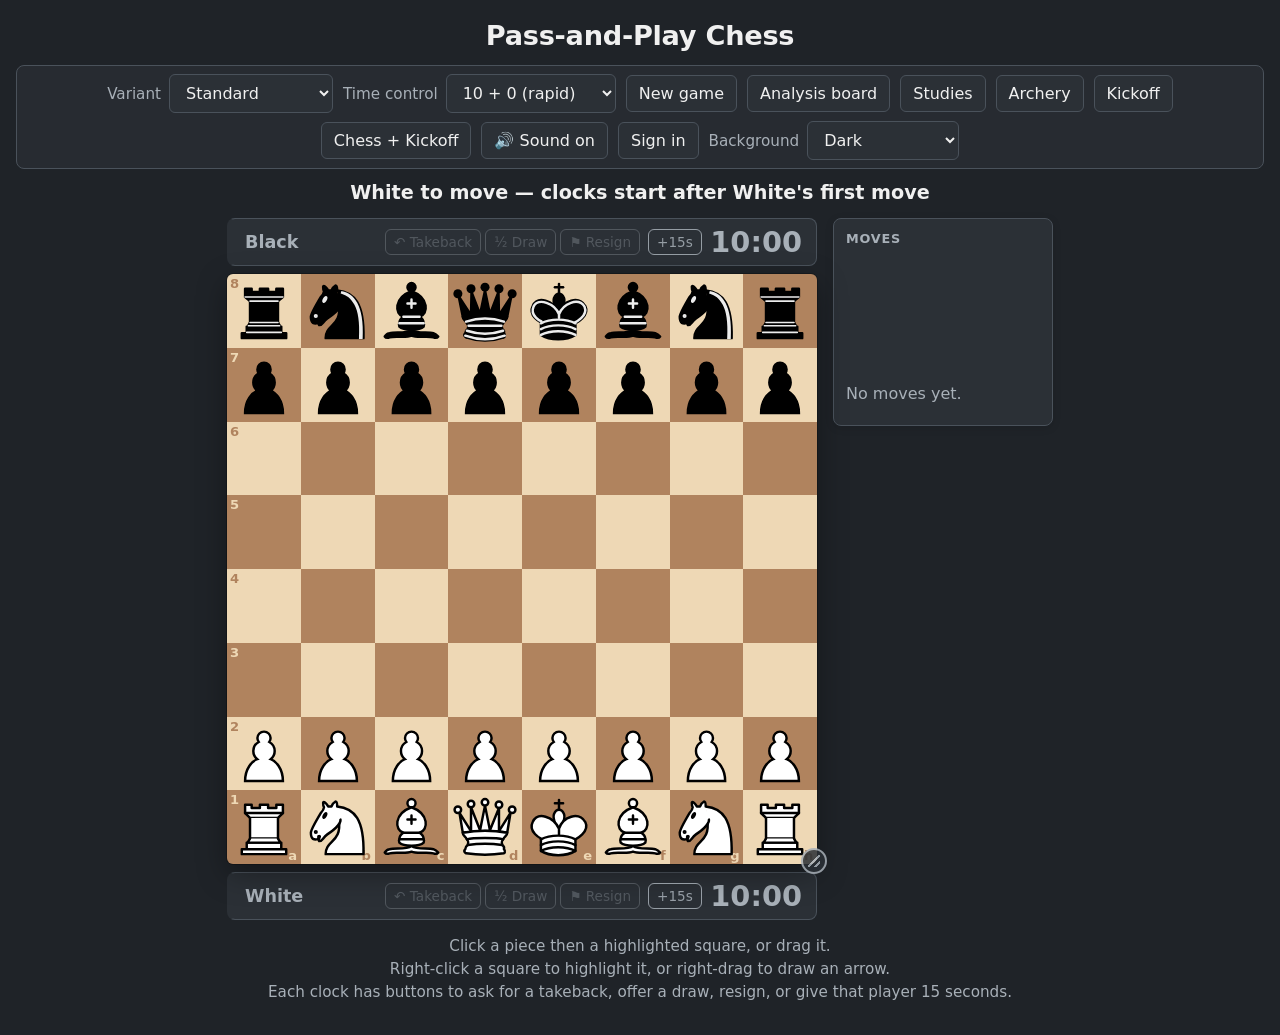
==== index.html @ fec94df6 "Deploy site" ====
<!doctype html>
<html lang="en">
  <head>
    <meta charset="UTF-8" />
    <meta name="viewport" content="width=device-width, initial-scale=1.0" />
    <title>Pass-and-Play Chess</title>
    <script type="module" crossorigin src="./assets/main-BADScEhb.js"></script>
    <link rel="modulepreload" crossorigin href="./assets/theme-DQ2Mpp4d.js">
    <link rel="modulepreload" crossorigin href="./assets/game-CaDkfNOc.js">
    <link rel="modulepreload" crossorigin href="./assets/savedGames-CXj-LawO.js">
    <link rel="modulepreload" crossorigin href="./assets/board-D9v6p5gX.js">
    <link rel="modulepreload" crossorigin href="./assets/moveList-DzFQlob5.js">
    <link rel="modulepreload" crossorigin href="./assets/clock-DeI-TrBw.js">
    <link rel="modulepreload" crossorigin href="./assets/prompt-BEpEtU9b.js">
    <link rel="modulepreload" crossorigin href="./assets/sounds-DctLc8dp.js">
    <link rel="stylesheet" crossorigin href="./assets/theme-BSuA8G8H.css">
  </head>
  <body>
    <main class="app">
      <h1>Pass-and-Play Chess</h1>
      <p id="variant-rules" class="variant-rules" hidden></p>
      <div class="controls">
        <label>
          Variant
          <select id="variant"></select>
        </label>
        <label>
          Time control
          <select id="time-control"></select>
        </label>
        <button id="new-game" type="button">New game</button>
        <a id="analysis-link" class="button-link" href="analysis.html" target="_blank" rel="noopener"
          title="Opens in a new tab, so this game keeps going">Analysis board</a>
        <a class="button-link" href="study.html" target="_blank" rel="noopener"
          title="Opens in a new tab, so this game keeps going">Studies</a>
        <a class="button-link" href="archery.html" title="A mini-game: shoot the pawns storming your back rank">Archery</a>
        <a class="button-link" href="soccer.html" title="A two-player mini-game: flick chess pieces to score goals">Kickoff</a>
        <a class="button-link" href="chess-kickoff.html" title="Each turn: a chess move, then a flick at the ball, on one clock">Chess + Kickoff</a>
        <button id="sound-toggle" type="button" aria-pressed="true" title="Turn move sounds on or off">Sound on</button>
        <a id="account-link" class="button-link" href="account.html">Sign in</a>
        <label>
          Background
          <select id="background-mode">
            <option value="dark">Dark</option>
            <option value="light">Light</option>
            <option value="custom">Custom color</option>
            <option value="image">Image</option>
          </select>
        </label>
      </div>
      <div id="custom-time-options" class="options-panel" hidden>
        <div class="custom-time-fields">
          <label>
            Minutes each
            <input id="custom-minutes" type="number" min="0.5" max="180" step="0.5" value="7" inputmode="decimal" />
          </label>
          <label>
            Increment (seconds)
            <input id="custom-increment" type="number" min="0" max="60" step="1" value="3" inputmode="numeric" />
          </label>
        </div>
        <p id="custom-time-message" class="panel-message error" aria-live="polite"></p>
      </div>
      <div id="custom-color-options" class="options-panel" hidden>
        <label class="slider-row">
          <span>Red</span>
          <input id="custom-r" type="range" min="0" max="255" />
          <output for="custom-r"></output>
        </label>
        <label class="slider-row">
          <span>Green</span>
          <input id="custom-g" type="range" min="0" max="255" />
          <output for="custom-g"></output>
        </label>
        <label class="slider-row">
          <span>Blue</span>
          <input id="custom-b" type="range" min="0" max="255" />
          <output for="custom-b"></output>
        </label>
      </div>
      <div id="image-options" class="options-panel" hidden>
        <label class="file-button">
          Choose image…
          <input id="background-image" type="file" accept="image/*" />
        </label>
        <p id="image-message" class="panel-message" aria-live="polite"></p>
      </div>
      <p id="status" class="status" aria-live="polite"></p>
      <p id="variant-status" class="variant-status" hidden></p>
      <div class="game-layout">
        <div class="play-area">
          <div id="clock-b" class="clock" aria-label="Black's clock">
            <span class="clock-name">Black</span>
            <div class="player-actions" role="group" aria-label="Black's options">
              <button type="button" data-action="takeback" data-color="b" title="Black: ask to take back your last move">
                ↶<span class="action-text"> Takeback</span>
              </button>
              <button type="button" data-action="draw" data-color="b" title="Black: offer a draw">
                ½<span class="action-text"> Draw</span>
              </button>
              <button type="button" data-action="resign" data-color="b" title="Black: resign">
                ⚑<span class="action-text"> Resign</span>
              </button>
            </div>
            <button type="button" class="add-time" data-action="add-time" data-color="b" title="Give Black 15 more seconds">
              +15s
            </button>
            <span class="clock-time"></span>
          </div>
          <div id="pocket-b" class="pocket" role="group" aria-label="Black's hand" hidden></div>
          <div id="board-container" class="board-container"></div>
          <div id="pocket-w" class="pocket" role="group" aria-label="White's hand" hidden></div>
          <div id="clock-w" class="clock" aria-label="White's clock">
            <span class="clock-name">White</span>
            <div class="player-actions" role="group" aria-label="White's options">
              <button type="button" data-action="takeback" data-color="w" title="White: ask to take back your last move">
                ↶<span class="action-text"> Takeback</span>
              </button>
              <button type="button" data-action="draw" data-color="w" title="White: offer a draw">
                ½<span class="action-text"> Draw</span>
              </button>
              <button type="button" data-action="resign" data-color="w" title="White: resign">
                ⚑<span class="action-text"> Resign</span>
              </button>
            </div>
            <button type="button" class="add-time" data-action="add-time" data-color="w" title="Give White 15 more seconds">
              +15s
            </button>
            <span class="clock-time"></span>
          </div>
        </div>
        <aside class="panel game-moves" aria-label="Moves">
          <h2>Moves</h2>
          <ol id="move-list" class="move-list"></ol>
          <p id="move-list-empty" class="empty-message">No moves yet.</p>
        </aside>
      </div>
      <p class="hint">
        Click a piece then a highlighted square, or drag it.<br />
        Right-click a square to highlight it, or right-drag to draw an arrow.<br />
        Each clock has buttons to ask for a takeback, offer a draw, resign, or give that player 15 seconds.
      </p>
    </main>
  </body>
</html>
---- assets/theme-BSuA8G8H.css ----
:root{--page-bg:#1f2328;--panel-bg:#2b3036;--border:#4a525b;--text:#f0f0f0;--muted:#a8b0b8;--accent:#6fbf4a;--active-clock-bg:#f0f0f0;--active-clock-text:#111;--light-square:#eed8b5;--dark-square:#b0835e;--selected:#ffd60a8c;--last-move:#ffd60a4d;--target-mark:#141e1459;--check:#dc2828bf;--annotation:#15781bbf;--annotation-square:#eb40348c;--low-time:#e5484d;--hover-bg:color-mix(in srgb, var(--panel-bg) 85%, var(--text));--radius:8px;--shadow:0 10px 30px #00000059;--board-size:min(92vw, calc(100vh - 310px), 600px);color:var(--text);font-family:system-ui,-apple-system,Segoe UI,sans-serif}:root[data-theme=light]{--page-bg:#eef0f3;--panel-bg:#fff;--border:#c4cad1;--text:#1f2328;--muted:#57606a;--accent:#2f7d1e;--active-clock-bg:#1f2328;--active-clock-text:#fff;--hover-bg:#f3f5f7;--shadow:0 10px 30px #1f23282e}body{background-color:var(--page-bg);background-image:var(--page-image,none);background-position:50%;background-size:cover;background-attachment:fixed;min-height:100vh;margin:0}.has-image h1,.has-image .status,.has-image .hint,.has-image .controls label,.has-image .panel-message{text-shadow:0 1px 3px #000000e6,0 0 8px #000000b3}.app{flex-direction:column;align-items:center;padding:16px;display:flex}h1{letter-spacing:-.01em;margin:4px 0 14px;font-size:1.7rem;font-weight:800}.controls{border-radius:var(--radius);background:color-mix(in srgb, var(--panel-bg) 70%, transparent);border:1px solid var(--border);flex-wrap:wrap;justify-content:center;align-items:center;gap:8px 10px;padding:8px 12px;display:flex}.controls label{color:var(--muted);align-items:center;gap:8px;font-size:.95rem;display:flex}.has-image .controls{-webkit-backdrop-filter:blur(8px);backdrop-filter:blur(8px)}.has-image .controls label{color:var(--text)}select,button{font:inherit;border:1px solid var(--border);background:var(--panel-bg);color:var(--text);cursor:pointer;border-radius:6px;padding:8px 12px;font-size:1rem;transition:background-color .15s,border-color .15s,transform .1s}button:hover,select:hover{border-color:var(--muted);background-color:var(--hover-bg)}button:active:not(:disabled),.button-link:active{transform:translateY(1px)}button:focus-visible,select:focus-visible,.button-link:focus-visible,input:focus-visible,textarea:focus-visible{outline:2px solid var(--accent);outline-offset:2px}*{scrollbar-width:thin;scrollbar-color:var(--border) transparent}.options-panel{background:var(--panel-bg);border:1px solid var(--border);border-radius:8px;flex-direction:column;align-items:center;gap:6px;margin-top:12px;padding:10px 16px;display:flex}.options-panel[hidden]{display:none}.slider-row{grid-template-columns:3.5em minmax(120px,240px) 2.5em;align-items:center;gap:10px;display:grid}.slider-row input{width:100%;accent-color:var(--accent)}.slider-row output{text-align:right;font-variant-numeric:tabular-nums}.file-button{border:1px solid var(--border);background:var(--page-bg);cursor:pointer;border-radius:6px;padding:8px 14px}.file-button:focus-within{outline:3px solid var(--accent)}.file-button input{opacity:0;width:1px;height:1px;position:absolute}.panel-message{color:var(--text);margin:0;font-size:.95rem}.panel-message.error{color:var(--low-time);font-weight:600}.custom-time-fields{flex-wrap:wrap;justify-content:center;gap:16px;display:flex}.custom-time-fields label{align-items:center;gap:8px;display:flex}input[type=number]{width:5em;font:inherit;border:1px solid var(--border);background:var(--page-bg);color:var(--text);border-radius:6px;padding:6px 8px;font-size:1rem}.panel-message:empty{display:none}.status{text-align:center;min-height:1.5em;margin:12px 0 8px;font-size:1.2rem;font-weight:600}.status.game-over{color:var(--accent)}.hint{color:var(--muted);text-align:center;font-size:.95rem;line-height:1.5}.play-area{width:var(--board-size);flex-direction:column;gap:8px;display:flex}.clock{border-radius:var(--radius);border:1px solid var(--border);background:var(--panel-bg);color:var(--muted);border-left:4px solid #0000;justify-content:space-between;align-items:center;padding:6px 14px;font-size:1.1rem;transition:background-color .2s,color .2s,box-shadow .2s;display:flex}.clock-name{font-weight:600}.clock-time{font-variant-numeric:tabular-nums;font-size:1.8rem;font-weight:700}.clock.active{background:var(--active-clock-bg);color:var(--active-clock-text);border-left-color:var(--accent);box-shadow:0 0 0 1px var(--accent), 0 4px 16px color-mix(in srgb, var(--accent) 35%, transparent)}.clock.low .clock-time{color:var(--low-time)}.clock.active.low .clock-time{animation:1s ease-in-out infinite low-time-pulse}@keyframes low-time-pulse{50%{opacity:.55}}.board-container{width:var(--board-size);height:var(--board-size);position:relative}.board{width:100%;height:100%;box-shadow:0 0 0 1px #00000040, var(--shadow);touch-action:none;-webkit-user-select:none;user-select:none;border-radius:6px;grid-template-rows:repeat(8,1fr);grid-template-columns:repeat(8,1fr);display:grid;overflow:hidden}.square{cursor:pointer;justify-content:center;align-items:center;display:flex;position:relative}.square.light{background-color:var(--light-square)}.square.dark{background-color:var(--dark-square)}.square.last-move{box-shadow:inset 0 0 0 100vmax var(--last-move)}.square.selected{box-shadow:inset 0 0 0 100vmax var(--selected)}.square.in-check{background-image:radial-gradient(circle, var(--check) 0%, transparent 75%)}.square.move-target:after,.square.capture-target:after{content:"";border-radius:50%;position:absolute}.square.move-target:after{background:var(--target-mark);width:30%;height:30%}@media (hover:hover){.square.move-target:hover,.square.capture-target:hover{box-shadow:inset 0 0 0 100vmax #141e1426}}.square.capture-target:after{border:calc(var(--board-size) / 80) solid var(--target-mark);inset:4%}.piece{z-index:1;pointer-events:none;width:100%;height:100%}.piece.dragging{opacity:.3}.drag-ghost{z-index:10;position:fixed;transform:translate(-50%,-50%)}.coordinate{font-size:calc(var(--board-size) / 45);pointer-events:none;font-weight:700;position:absolute}.square.light .coordinate{color:var(--dark-square)}.square.dark .coordinate{color:var(--light-square)}.rank-label{top:3%;left:4%}.file-label{bottom:2%;right:5%}.resize-handle{z-index:4;background:var(--panel-bg);border:2px solid var(--muted);cursor:nwse-resize;touch-action:none;opacity:.85;border-radius:50%;width:22px;height:22px;position:absolute;bottom:-10px;right:-10px}.resize-handle:before{content:"";background:linear-gradient(135deg, transparent 45%, var(--muted) 45% 55%, transparent 55%), linear-gradient(135deg, transparent 75%, var(--muted) 75% 85%, transparent 85%);position:absolute;inset:5px}.resize-handle:hover,.resize-handle:focus-visible,.resize-handle.active{opacity:1;border-color:var(--accent);outline:none}.annotations{pointer-events:none;z-index:2;width:100%;height:100%;position:absolute;inset:0}.square-highlight{fill:var(--annotation-square)}.arrow{stroke:var(--annotation);stroke-width:.18px;stroke-linecap:round}.arrow.preview{opacity:.6}.arrowhead{fill:var(--annotation)}.promotion-backdrop{z-index:5;background:#00000080;border-radius:6px;justify-content:center;align-items:center;display:flex;position:absolute;inset:0}.promotion-backdrop[hidden]{display:none}.promotion-panel{background:var(--panel-bg);text-align:center;border-radius:10px;padding:16px;box-shadow:0 8px 24px #00000080}.promotion-panel p{margin:0 0 12px;font-weight:600}.promotion-choices{gap:8px;margin-bottom:12px;display:flex}.promotion-choice{width:calc(var(--board-size) / 7);height:calc(var(--board-size) / 7);background:var(--light-square);padding:4px}.promotion-choice:hover,.promotion-choice:focus-visible{outline:3px solid var(--accent);background:#f7e9c9}.button-link{border:1px solid var(--border);background:var(--panel-bg);color:var(--text);border-radius:6px;padding:8px 12px;font-size:1rem;text-decoration:none;transition:background-color .15s,border-color .15s,transform .1s;display:inline-block}.button-link:hover{border-color:var(--muted);background-color:var(--hover-bg)}button:disabled{opacity:.4;cursor:default}button:disabled:hover{border-color:var(--border)}.engine-arrow{stroke:var(--engine-arrow);stroke-width:.16px;stroke-linecap:round}.engine-arrowhead{fill:var(--engine-arrow)}:root.analysis-root{--engine-arrow:#286edcbf;--eval-white:#f4f4f4;--eval-black:#2a2a2a;--side-panel-width:340px;--chapters-width:260px;--board-size:min(calc(100vw - 72px), calc(100vh - 190px), 640px)}.page-header{flex-wrap:wrap;justify-content:center;align-items:center;gap:12px 20px;display:flex}.page-header h1{margin:0}.analysis-page .status{margin:10px 0}.analysis-layout{flex-direction:column;align-items:center;gap:16px;display:flex}.board-column{gap:8px;display:flex}.eval-bar{width:24px;height:var(--board-size);background:var(--eval-black);border-radius:4px;position:relative;overflow:hidden;box-shadow:0 8px 24px #0006}.eval-bar-white{background:var(--eval-white);height:50%;transition:height .4s;position:absolute;bottom:0;left:0;right:0}.eval-bar.flipped .eval-bar-white{top:0;bottom:auto}.eval-bar.off{opacity:.35}.eval-bar-label{text-align:center;color:var(--eval-white);font-size:.65rem;font-weight:700;position:absolute;top:4px;left:0;right:0}.eval-bar-label.white-side{color:var(--eval-black);top:auto;bottom:4px}.eval-bar.flipped .eval-bar-label{top:auto;bottom:4px}.eval-bar.flipped .eval-bar-label.white-side{top:4px;bottom:auto}.side-panel{width:min(100%, calc(var(--board-size) + 32px));flex-direction:column;gap:12px;display:flex}.panel{border-radius:var(--radius);background:var(--panel-bg);border:1px solid var(--border);padding:12px;box-shadow:0 2px 8px #0000001f}.engine-header{flex-wrap:wrap;align-items:center;gap:8px 12px;display:flex}.line-count{color:var(--muted);align-items:center;gap:6px;font-size:.9rem;display:flex}.line-count button{width:28px;height:28px;padding:0;line-height:1}.line-count button:disabled{opacity:.4;cursor:default}#engine-line-count{text-align:center;font-variant-numeric:tabular-nums;min-width:3.4em}.toggle{cursor:pointer;align-items:center;gap:8px;font-weight:600;display:flex}.toggle input{width:18px;height:18px;accent-color:var(--accent);cursor:pointer}.engine-score{font-variant-numeric:tabular-nums;font-size:1.3rem;font-weight:700}.engine-status{color:var(--muted);margin-left:auto;font-size:.9rem}.engine-lines{flex-direction:column;gap:4px;margin:8px 0 0;padding:0;list-style:none;display:flex}.engine-lines:empty{display:none}.engine-line{background:var(--page-bg);border-radius:6px;align-items:baseline;gap:10px;padding:6px 8px;font-size:.95rem;display:flex}.engine-line.placeholder{background:var(--page-bg);opacity:.5;border-radius:6px;height:1.4em}.line-moves{flex-wrap:wrap;align-items:baseline;gap:2px 4px;min-width:0;display:flex}.pv-number{color:var(--muted)}.pv-move{font-size:inherit;color:inherit;cursor:pointer;background:0 0;border:none;border-radius:4px;padding:1px 4px}.pv-move.in-path,.pv-move:focus-visible{background:var(--accent);color:#fff}.line-score{text-align:center;font-variant-numeric:tabular-nums;border-radius:4px;flex:none;min-width:3.6em;padding:0 4px;font-weight:700}.line-score.white-ahead{background:var(--eval-white);color:var(--eval-black)}.line-score.black-ahead{background:var(--eval-black);color:var(--eval-white)}.move-list{max-height:260px;margin:0 0 10px;padding:0;list-style:none;overflow-y:auto}.move-row{grid-template-columns:3em 1fr 1fr;align-items:center;display:grid}.move-row:nth-child(odd){background:color-mix(in srgb, var(--page-bg) 50%, transparent)}.move-number{color:var(--muted);font-variant-numeric:tabular-nums;padding-left:6px}.move{text-align:left;background:0 0;border:none;border-radius:4px;padding:4px 8px;font-weight:600}.move:hover{background:var(--page-bg)}.move.current{background:var(--accent);color:#fff}.move.empty{color:var(--muted);cursor:default}.empty-message{color:var(--muted);margin:0 0 10px}.empty-message[hidden]{display:none}.nav-buttons{grid-template-columns:repeat(4,1fr) 1.4fr;gap:6px;display:grid}.tools-panel{flex-direction:column;gap:8px;display:flex}.fen-row{align-items:center;gap:8px;font-weight:600;display:flex}.fen-row input,.tools-panel textarea{border:1px solid var(--border);background:var(--page-bg);min-width:0;color:var(--text);border-radius:6px;flex:1;padding:6px 8px;font-family:ui-monospace,Consolas,monospace;font-size:.85rem}.tools-panel textarea{resize:vertical}.load-label{margin-top:4px;font-weight:600}.tool-buttons{flex-wrap:wrap;gap:6px;display:flex}.has-image .page-header h1{text-shadow:0 1px 3px #000000e6,0 0 8px #000000b3}@media (width>=1000px){:root.analysis-root{--board-size:min(calc(100vw - var(--side-panel-width) - 120px), calc(100vh - 170px), 720px)}.analysis-layout{flex-direction:row;align-items:flex-start}.side-panel{width:var(--side-panel-width)}.move-list{max-height:calc(var(--board-size) - 380px);min-height:120px}}.play-area{container-type:inline-size}.clock{gap:8px}.player-actions{gap:4px;margin-left:auto;display:flex}.clock button{color:inherit;opacity:.85;background:0 0;border-color:currentColor;padding:4px 8px;font-size:.85rem}.clock button:hover:not(:disabled){opacity:1;border-color:var(--accent)}.clock button:disabled{opacity:.3}.clock-time{text-align:right;min-width:3.2em}.clock.time-added .clock-time{animation:1s ease-out time-added}@keyframes time-added{0%{color:var(--accent);transform:scale(1.15)}}@container (width<=520px){.action-text{display:none}.clock-name{font-size:.95rem}}.board-prompt{z-index:6;-webkit-backdrop-filter:blur(2px);backdrop-filter:blur(2px);background:#00000080;border-radius:6px;justify-content:center;align-items:center;padding:16px;display:flex;position:absolute;inset:0}.board-prompt-panel{background:var(--panel-bg);border:1px solid var(--border);text-align:center;border-radius:10px;max-width:340px;padding:18px;box-shadow:0 8px 24px #00000080}.board-prompt-panel,.promotion-panel{animation:.15s ease-out pop-in}@keyframes pop-in{0%{opacity:0;transform:scale(.94)}}.board-prompt-panel p{margin:0 0 14px;font-size:1.1rem;font-weight:600;line-height:1.4}.board-prompt-buttons{justify-content:center;gap:10px;display:flex}.board-prompt-buttons button.primary{background:var(--accent);border-color:var(--accent);color:#fff;font-weight:600}.game-layout{flex-direction:column;align-items:center;gap:16px;display:flex}.game-moves{width:min(100%, var(--board-size));box-sizing:border-box}.game-moves h2,.panel-heading{color:var(--muted);letter-spacing:.06em;text-transform:uppercase;font-size:.8rem;font-weight:700}.game-moves h2{margin:0 0 8px}.game-moves .move{cursor:default}.game-moves .move:hover:not(.current){background:0 0}@media (width>=1000px){.game-layout{flex-direction:row;align-items:flex-start}.game-moves{width:220px}.game-moves .move-list{max-height:calc(var(--board-size) + 20px)}}[data-symbol="!!"]{--symbol-color:#1a9e99}[data-symbol=\!]{--symbol-color:#4f9e3a}[data-symbol="!?"]{--symbol-color:#c24fba}[data-symbol="?!"]{--symbol-color:#e0a800;--symbol-text:#1f2328}:root[data-theme=light] .move-symbol[data-symbol="?!"],:root[data-theme=light] .symbol-button[data-symbol="?!"]:not([aria-pressed=true]){--symbol-color:#9a7400}[data-symbol=\?]{--symbol-color:#e5781f}[data-symbol="??"]{--symbol-color:#d63c3c}.study-layout{grid-template-areas:"board""side""chapters";justify-items:center;gap:16px;display:grid}.study-board{grid-area:board}.study-side{grid-area:side}.chapters-panel{width:min(100%, calc(var(--board-size) + 32px));box-sizing:border-box;grid-area:chapters}.panel-heading{margin:14px 0 8px}.annotate-panel .panel-heading{margin-top:0}.study-picker{flex-direction:column;gap:4px;margin-bottom:8px;font-weight:600;display:flex}.study-picker select{width:100%}.chapter-list{flex-direction:column;gap:4px;max-height:300px;margin:0 0 8px;padding:0;list-style:none;display:flex;overflow-y:auto}.chapter-button{text-align:left;background:var(--page-bg);justify-content:space-between;gap:8px;width:100%;display:flex}.chapter-button.current{background:var(--accent);border-color:var(--accent);color:#fff}.chapter-name{white-space:nowrap;text-overflow:ellipsis;font-weight:600;overflow:hidden}.chapter-moves{color:var(--muted);flex:none;font-size:.85rem}.chapter-button.current .chapter-moves{color:inherit;opacity:.85}.name-form{border-top:1px solid var(--border);flex-direction:column;gap:6px;margin-top:12px;padding-top:12px;font-weight:600;display:flex}.chapter-start-fields{flex-direction:column;gap:6px;display:flex}.name-form[hidden],.chapter-start-fields[hidden]{display:none}.name-form input,.name-form textarea,.annotate-panel textarea{font:inherit;border:1px solid var(--border);background:var(--page-bg);color:var(--text);resize:vertical;border-radius:6px;padding:6px 8px;font-weight:400}.name-form button.primary{background:var(--accent);border-color:var(--accent);color:#fff;font-weight:600}.annotate-panel{flex-direction:column;gap:8px;display:flex}.symbol-buttons{grid-template-columns:repeat(6,1fr);gap:6px;display:grid}.symbol-button{color:var(--symbol-color);padding:8px 0;font-weight:800}.symbol-button[aria-pressed=true]{background:var(--symbol-color);border-color:var(--symbol-color);color:var(--symbol-text,#fff)}.comment-label{font-weight:600}.move-symbol{color:var(--symbol-color);margin-left:2px;font-weight:800}.move.current .move-symbol{color:inherit}.move-comment{border-left:3px solid var(--border);color:var(--muted);white-space:pre-wrap;overflow-wrap:anywhere;margin:2px 0 4px 8px;padding:2px 10px;font-size:.92rem}.move-branches{border-left:3px solid var(--border);margin:2px 0 4px 8px;padding:2px 6px 2px 10px;font-size:.92rem}.branch-line{padding:2px 0;line-height:1.9}.branch-line+.branch-line{border-top:1px dashed var(--border)}.branch-line .move{padding:1px 4px;font-weight:500}.inline-number,.branch-parenthesis{color:var(--muted)}.inline-number{font-variant-numeric:tabular-nums;margin-left:4px}.inline-comment{color:var(--muted);white-space:pre-wrap;overflow-wrap:anywhere;margin:0 4px;font-style:italic}.move-menu{z-index:10;border:1px solid var(--border);background:var(--panel-bg);border-radius:8px;flex-direction:column;min-width:170px;padding:4px;display:flex;position:fixed;box-shadow:0 8px 24px #0006}.move-menu button{text-align:left;border:none}.move-menu button:hover:not(:disabled),.move-menu button:focus-visible{background:var(--page-bg)}.square-symbol{z-index:1;aspect-ratio:1;background:var(--symbol-color);width:38%;color:var(--symbol-text,#fff);font-size:calc(var(--board-size) / 8 * .2);pointer-events:none;border-radius:50%;place-items:center;font-weight:800;line-height:1;display:grid;position:absolute;top:3%;right:3%;box-shadow:0 1px 4px #00000080}@media (width>=1240px){:root.study-root{--board-size:min(calc(100vw - var(--chapters-width) - var(--side-panel-width) - 150px), calc(100vh - 170px), 720px)}.study-layout{grid-template-columns:var(--chapters-width) auto var(--side-panel-width);grid-template-areas:"chapters board side";align-items:start}.chapters-panel,.study-side{justify-self:stretch;width:auto;min-width:0}.study-side .move-list{max-height:calc(var(--board-size) - 470px);min-height:120px}}.variant-rules{max-width:640px;color:var(--muted);text-align:center;margin:0 auto 12px}.account-page{max-width:440px;margin:0 auto}.account-intro{color:var(--muted);text-align:center;line-height:1.5}.account-panel,.account-help{box-sizing:border-box;width:100%;margin-bottom:16px;padding:20px}.account-panel[hidden]{display:none}#signed-in-panel{flex-wrap:wrap;justify-content:center;align-items:center;gap:12px;display:flex}#signed-in-panel[hidden]{display:none}.account-welcome{text-align:center;width:100%;margin:0 0 4px;font-size:1.15rem}.account-tabs{border-bottom:1px solid var(--border);grid-template-columns:1fr 1fr;margin-bottom:16px;display:grid}.account-tabs button{color:var(--muted);background:0 0;border:none;border-bottom:3px solid #0000;border-radius:0;font-weight:600}.account-tabs button.selected{border-bottom-color:var(--accent);color:var(--text)}.account-form,.remove-form{flex-direction:column;gap:6px;display:flex}.account-form[hidden]{display:none}.account-form label,.remove-form label{font-weight:600}.account-form input,.remove-form input{font:inherit;border:1px solid var(--border);background:var(--page-bg);color:var(--text);border-radius:6px;padding:10px 12px;font-size:1rem}.account-form input:focus,.remove-form input:focus{outline:2px solid var(--accent);outline-offset:1px}.field-hint{color:var(--muted);margin-top:-2px}.account-form button.primary,.primary-link{background:var(--accent);border-color:var(--accent);color:#fff;margin-top:8px;font-weight:600}.primary-link{margin-top:0}.form-switch{text-align:center;color:var(--muted);margin:8px 0 0}.link-button{color:var(--accent);background:0 0;border:none;padding:0;text-decoration:underline}.link-button:hover{background:0 0}.account-help summary{cursor:pointer;font-weight:600}.account-help ul{margin:12px 0 0;padding-left:20px;line-height:1.5}.account-help li+li,.remove-form{margin-top:8px}#games-panel .panel-heading{margin-top:0}.games-list{max-height:420px;margin:0;padding:0;list-style:none;overflow-y:auto}.game-row{align-items:center;gap:12px;padding:10px 4px;display:flex}.game-row+.game-row{border-top:1px solid var(--border)}.game-score{background:var(--page-bg);text-align:center;font-variant-numeric:tabular-nums;border-radius:4px;flex:none;min-width:3em;padding:2px 6px;font-weight:700}.game-details{flex-direction:column;flex:1;gap:2px;min-width:0;display:flex}.game-details small{color:var(--muted)}.game-row .button-link{flex:none;padding:6px 10px;font-size:.9rem}@media (prefers-reduced-motion:reduce){*,:before,:after{transition:none!important;animation:none!important}}.archery-hud{border-radius:var(--radius);border:1px solid var(--border);background:var(--panel-bg);color:var(--muted);flex-wrap:wrap;justify-content:center;align-items:center;gap:8px 24px;margin-bottom:12px;padding:8px 16px;display:flex}.archery-hud strong{color:var(--text);font-variant-numeric:tabular-nums;font-size:1.3rem}.archery-lives{letter-spacing:.1em;color:var(--low-time)!important}.archery-board canvas{box-shadow:0 0 0 1px #00000040, var(--shadow);cursor:crosshair;touch-action:none;-webkit-user-select:none;user-select:none;border-radius:6px;display:block}.soccer-page{max-width:1200px}.soccer-hud{gap:8px 28px}.soccer-status{text-align:center;min-width:9em;color:var(--text);font-weight:700}.soccer-field{width:min(100%,174vh - 313.2px);min-width:min(100%,320px);position:relative}.soccer-field canvas{box-shadow:0 0 0 1px #00000040, var(--shadow);touch-action:none;-webkit-user-select:none;user-select:none;border-radius:8px;display:block}.button-link[hidden],.variant-rules[hidden],.variant-status[hidden],.pocket[hidden]{display:none}.variant-status{color:var(--muted);text-align:center;margin:-4px 0 8px;font-weight:600}.square.special{box-shadow:inset 0 0 0 calc(var(--board-size) / 120) #f2b705d9}.square.special.last-move{box-shadow:inset 0 0 0 calc(var(--board-size) / 120) #f2b705d9, inset 0 0 0 100vmax var(--last-move)}:root:has(.pocket:not([hidden])){--board-size:min(92vw, calc((100vh - 330px) / 1.2), 600px)}.pocket{min-height:calc(var(--board-size) / 10 + 8px);border-radius:var(--radius);border:1px dashed var(--border);background:color-mix(in srgb, var(--panel-bg) 60%, transparent);box-sizing:border-box;flex-wrap:wrap;align-items:center;gap:6px;padding:4px 8px;display:flex}.pocket-piece{width:calc(var(--board-size) / 10);height:calc(var(--board-size) / 10);background:var(--light-square);border-color:#0000;padding:2px;position:relative}.pocket-piece:hover:not(:disabled){border-color:var(--accent);background:#f7e9c9}.pocket-piece[aria-pressed=true]{background:var(--selected);outline:3px solid var(--accent)}.pocket-piece:disabled{opacity:.55}.pocket-count{background:var(--accent);color:#fff;border-radius:999px;min-width:1.3em;padding:0 3px;font-size:.8rem;font-weight:700;line-height:1.4;position:absolute;bottom:-4px;right:-4px}.pocket-empty{color:var(--muted);font-size:.9rem}.duel-page{--board-size:min(92vw, calc(100vh - 330px), 520px);max-width:1500px}.duel-clocks{grid-template-columns:1fr minmax(10em,auto) 1fr;align-items:center;gap:12px;margin-bottom:12px;display:grid}.duel-clocks .clock{gap:10px}.duel-clocks .clock-time{margin-left:auto}.duel-goals{background:var(--accent);min-width:1.6em;color:var(--active-clock-bg);text-align:center;font-variant-numeric:tabular-nums;border-radius:999px;margin-left:6px;padding:0 6px;display:inline-block}.duel-goals:before{content:"⚽ "}.duel-status{text-align:center;color:var(--text);margin:0;font-weight:700}.duel-layout{flex-wrap:wrap;justify-content:center;align-items:flex-start;gap:16px;display:flex;position:relative}.duel-area{border-radius:10px;transition:opacity .25s,filter .25s,box-shadow .25s}.duel-area.duel-active{box-shadow:0 0 0 3px var(--accent)}.duel-area.duel-waiting{opacity:.5;filter:saturate(.5);pointer-events:none}.duel-field{flex:420px;min-width:min(100%,320px);max-width:calc(174vh - 522px)}.duel-field canvas{touch-action:none;-webkit-user-select:none;user-select:none;border-radius:8px;display:block}@media (width<=700px){.duel-clocks{grid-template-columns:1fr 1fr}.duel-status{grid-area:1/1/auto/-1}}
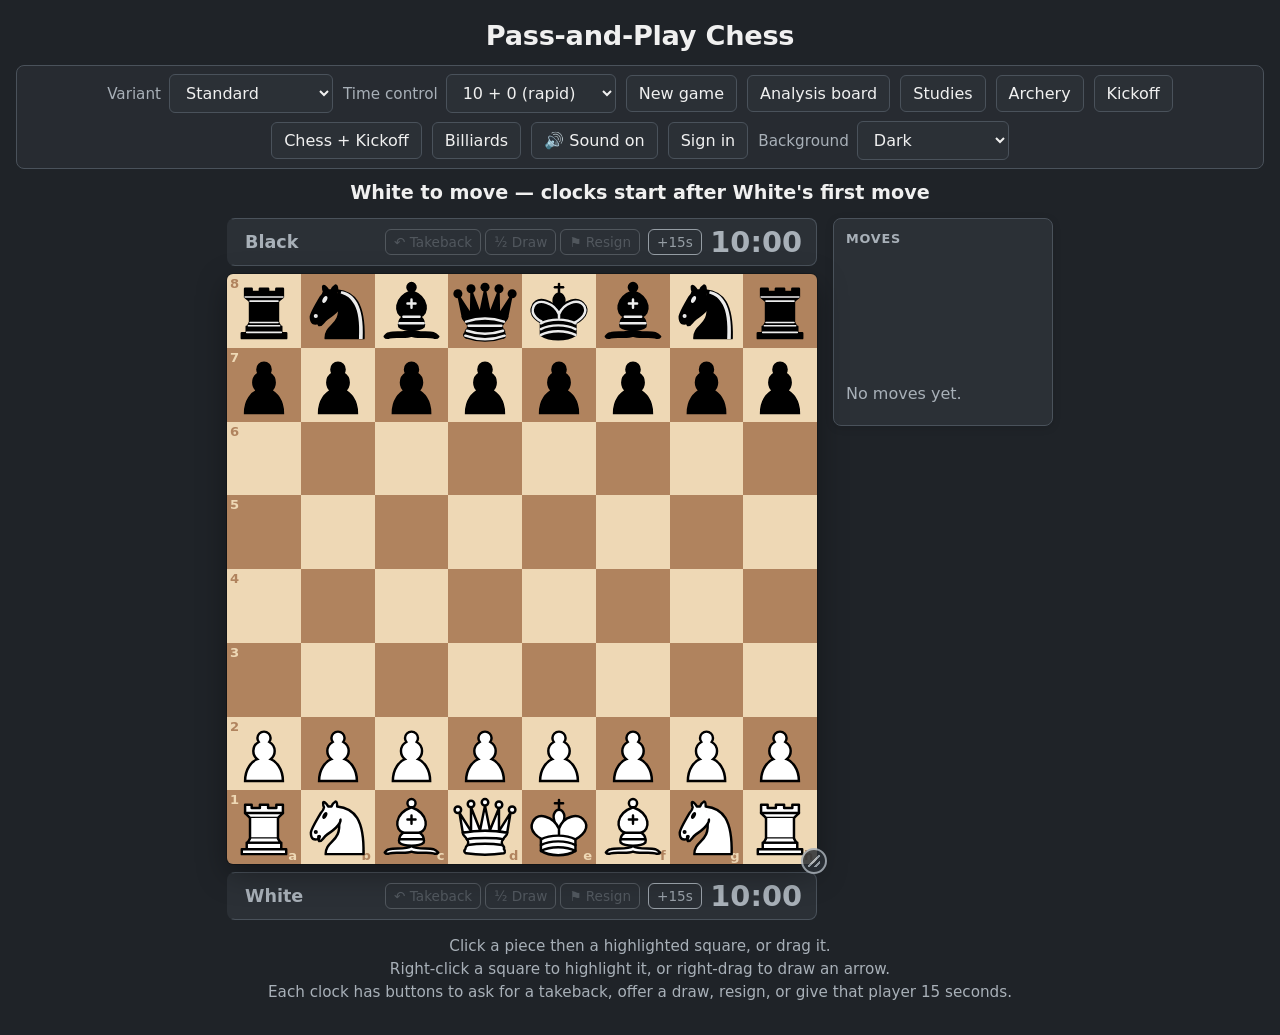
==== commit 4253b91b: "Deploy site" ====
--- a/index.html
+++ b/index.html
@@ -1,11 +1,11 @@
-<!doctype html>
-<html lang="en">
-  <head>
-    <meta charset="UTF-8" />
-    <meta name="viewport" content="width=device-width, initial-scale=1.0" />
-    <title>Pass-and-Play Chess</title>
-    <script type="module" crossorigin src="./assets/main-BADScEhb.js"></script>
-    <link rel="modulepreload" crossorigin href="./assets/theme-DQ2Mpp4d.js">
+<!doctype html>
+<html lang="en">
+  <head>
+    <meta charset="UTF-8" />
+    <meta name="viewport" content="width=device-width, initial-scale=1.0" />
+    <title>Pass-and-Play Chess</title>
+    <script type="module" crossorigin src="./assets/main-DgUl66wo.js"></script>
+    <link rel="modulepreload" crossorigin href="./assets/theme-BRJIvXXf.js">
     <link rel="modulepreload" crossorigin href="./assets/game-CaDkfNOc.js">
     <link rel="modulepreload" crossorigin href="./assets/savedGames-CXj-LawO.js">
     <link rel="modulepreload" crossorigin href="./assets/board-D9v6p5gX.js">
@@ -13,134 +13,134 @@
     <link rel="modulepreload" crossorigin href="./assets/clock-DeI-TrBw.js">
     <link rel="modulepreload" crossorigin href="./assets/prompt-BEpEtU9b.js">
     <link rel="modulepreload" crossorigin href="./assets/sounds-DctLc8dp.js">
-    <link rel="stylesheet" crossorigin href="./assets/theme-BSuA8G8H.css">
-  </head>
-  <body>
-    <main class="app">
-      <h1>Pass-and-Play Chess</h1>
-      <p id="variant-rules" class="variant-rules" hidden></p>
-      <div class="controls">
-        <label>
-          Variant
-          <select id="variant"></select>
-        </label>
-        <label>
-          Time control
-          <select id="time-control"></select>
-        </label>
-        <button id="new-game" type="button">New game</button>
-        <a id="analysis-link" class="button-link" href="analysis.html" target="_blank" rel="noopener"
-          title="Opens in a new tab, so this game keeps going">Analysis board</a>
-        <a class="button-link" href="study.html" target="_blank" rel="noopener"
-          title="Opens in a new tab, so this game keeps going">Studies</a>
-        <a class="button-link" href="archery.html" title="A mini-game: shoot the pawns storming your back rank">Archery</a>
-        <a class="button-link" href="soccer.html" title="A two-player mini-game: flick chess pieces to score goals">Kickoff</a>
-        <a class="button-link" href="chess-kickoff.html" title="Each turn: a chess move, then a flick at the ball, on one clock">Chess + Kickoff</a>
-        <button id="sound-toggle" type="button" aria-pressed="true" title="Turn move sounds on or off">Sound on</button>
-        <a id="account-link" class="button-link" href="account.html">Sign in</a>
-        <label>
-          Background
-          <select id="background-mode">
-            <option value="dark">Dark</option>
-            <option value="light">Light</option>
-            <option value="custom">Custom color</option>
-            <option value="image">Image</option>
-          </select>
-        </label>
-      </div>
-      <div id="custom-time-options" class="options-panel" hidden>
-        <div class="custom-time-fields">
-          <label>
-            Minutes each
-            <input id="custom-minutes" type="number" min="0.5" max="180" step="0.5" value="7" inputmode="decimal" />
-          </label>
-          <label>
-            Increment (seconds)
-            <input id="custom-increment" type="number" min="0" max="60" step="1" value="3" inputmode="numeric" />
-          </label>
-        </div>
-        <p id="custom-time-message" class="panel-message error" aria-live="polite"></p>
-      </div>
-      <div id="custom-color-options" class="options-panel" hidden>
-        <label class="slider-row">
-          <span>Red</span>
-          <input id="custom-r" type="range" min="0" max="255" />
-          <output for="custom-r"></output>
-        </label>
-        <label class="slider-row">
-          <span>Green</span>
-          <input id="custom-g" type="range" min="0" max="255" />
-          <output for="custom-g"></output>
-        </label>
-        <label class="slider-row">
-          <span>Blue</span>
-          <input id="custom-b" type="range" min="0" max="255" />
-          <output for="custom-b"></output>
-        </label>
-      </div>
-      <div id="image-options" class="options-panel" hidden>
-        <label class="file-button">
-          Choose image…
-          <input id="background-image" type="file" accept="image/*" />
-        </label>
-        <p id="image-message" class="panel-message" aria-live="polite"></p>
-      </div>
-      <p id="status" class="status" aria-live="polite"></p>
-      <p id="variant-status" class="variant-status" hidden></p>
-      <div class="game-layout">
-        <div class="play-area">
-          <div id="clock-b" class="clock" aria-label="Black's clock">
-            <span class="clock-name">Black</span>
-            <div class="player-actions" role="group" aria-label="Black's options">
-              <button type="button" data-action="takeback" data-color="b" title="Black: ask to take back your last move">
-                ↶<span class="action-text"> Takeback</span>
-              </button>
-              <button type="button" data-action="draw" data-color="b" title="Black: offer a draw">
-                ½<span class="action-text"> Draw</span>
-              </button>
-              <button type="button" data-action="resign" data-color="b" title="Black: resign">
-                ⚑<span class="action-text"> Resign</span>
-              </button>
-            </div>
-            <button type="button" class="add-time" data-action="add-time" data-color="b" title="Give Black 15 more seconds">
-              +15s
-            </button>
-            <span class="clock-time"></span>
-          </div>
-          <div id="pocket-b" class="pocket" role="group" aria-label="Black's hand" hidden></div>
-          <div id="board-container" class="board-container"></div>
-          <div id="pocket-w" class="pocket" role="group" aria-label="White's hand" hidden></div>
-          <div id="clock-w" class="clock" aria-label="White's clock">
-            <span class="clock-name">White</span>
-            <div class="player-actions" role="group" aria-label="White's options">
-              <button type="button" data-action="takeback" data-color="w" title="White: ask to take back your last move">
-                ↶<span class="action-text"> Takeback</span>
-              </button>
-              <button type="button" data-action="draw" data-color="w" title="White: offer a draw">
-                ½<span class="action-text"> Draw</span>
-              </button>
-              <button type="button" data-action="resign" data-color="w" title="White: resign">
-                ⚑<span class="action-text"> Resign</span>
-              </button>
-            </div>
-            <button type="button" class="add-time" data-action="add-time" data-color="w" title="Give White 15 more seconds">
-              +15s
-            </button>
-            <span class="clock-time"></span>
-          </div>
-        </div>
-        <aside class="panel game-moves" aria-label="Moves">
-          <h2>Moves</h2>
-          <ol id="move-list" class="move-list"></ol>
-          <p id="move-list-empty" class="empty-message">No moves yet.</p>
-        </aside>
-      </div>
-      <p class="hint">
-        Click a piece then a highlighted square, or drag it.<br />
-        Right-click a square to highlight it, or right-drag to draw an arrow.<br />
-        Each clock has buttons to ask for a takeback, offer a draw, resign, or give that player 15 seconds.
-      </p>
-    </main>-
-  </body>
-</html>
+    <link rel="stylesheet" crossorigin href="./assets/theme-CPD9bvJp.css">
+  </head>
+  <body>
+    <main class="app">
+      <h1>Pass-and-Play Chess</h1>
+      <p id="variant-rules" class="variant-rules" hidden></p>
+      <div class="controls">
+        <label>
+          Variant
+          <select id="variant"></select>
+        </label>
+        <label>
+          Time control
+          <select id="time-control"></select>
+        </label>
+        <button id="new-game" type="button">New game</button>
+        <a id="analysis-link" class="button-link" href="analysis.html" target="_blank" rel="noopener"
+          title="Opens in a new tab, so this game keeps going">Analysis board</a>
+        <a class="button-link" href="study.html" target="_blank" rel="noopener"
+          title="Opens in a new tab, so this game keeps going">Studies</a>
+        <a class="button-link" href="archery.html" title="A mini-game: shoot the pawns storming your back rank">Archery</a>
+        <a class="button-link" href="soccer.html" title="A two-player mini-game: flick chess pieces to score goals">Kickoff</a>
+        <a class="button-link" href="chess-kickoff.html" title="Each turn: a chess move, then a flick at the ball, on one clock">Chess + Kickoff</a>
+        <a class="button-link" href="billiards.html" title="Two-player 8-ball pool on one device">Billiards</a>
+        <button id="sound-toggle" type="button" aria-pressed="true" title="Turn move sounds on or off">Sound on</button>
+        <a id="account-link" class="button-link" href="account.html">Sign in</a>
+        <label>
+          Background
+          <select id="background-mode">
+            <option value="dark">Dark</option>
+            <option value="light">Light</option>
+            <option value="custom">Custom color</option>
+            <option value="image">Image</option>
+          </select>
+        </label>
+      </div>
+      <div id="custom-time-options" class="options-panel" hidden>
+        <div class="custom-time-fields">
+          <label>
+            Minutes each
+            <input id="custom-minutes" type="number" min="0.5" max="180" step="0.5" value="7" inputmode="decimal" />
+          </label>
+          <label>
+            Increment (seconds)
+            <input id="custom-increment" type="number" min="0" max="60" step="1" value="3" inputmode="numeric" />
+          </label>
+        </div>
+        <p id="custom-time-message" class="panel-message error" aria-live="polite"></p>
+      </div>
+      <div id="custom-color-options" class="options-panel" hidden>
+        <label class="slider-row">
+          <span>Red</span>
+          <input id="custom-r" type="range" min="0" max="255" />
+          <output for="custom-r"></output>
+        </label>
+        <label class="slider-row">
+          <span>Green</span>
+          <input id="custom-g" type="range" min="0" max="255" />
+          <output for="custom-g"></output>
+        </label>
+        <label class="slider-row">
+          <span>Blue</span>
+          <input id="custom-b" type="range" min="0" max="255" />
+          <output for="custom-b"></output>
+        </label>
+      </div>
+      <div id="image-options" class="options-panel" hidden>
+        <label class="file-button">
+          Choose image…
+          <input id="background-image" type="file" accept="image/*" />
+        </label>
+        <p id="image-message" class="panel-message" aria-live="polite"></p>
+      </div>
+      <p id="status" class="status" aria-live="polite"></p>
+      <p id="variant-status" class="variant-status" hidden></p>
+      <div class="game-layout">
+        <div class="play-area">
+          <div id="clock-b" class="clock" aria-label="Black's clock">
+            <span class="clock-name">Black</span>
+            <div class="player-actions" role="group" aria-label="Black's options">
+              <button type="button" data-action="takeback" data-color="b" title="Black: ask to take back your last move">
+                ↶<span class="action-text"> Takeback</span>
+              </button>
+              <button type="button" data-action="draw" data-color="b" title="Black: offer a draw">
+                ½<span class="action-text"> Draw</span>
+              </button>
+              <button type="button" data-action="resign" data-color="b" title="Black: resign">
+                ⚑<span class="action-text"> Resign</span>
+              </button>
+            </div>
+            <button type="button" class="add-time" data-action="add-time" data-color="b" title="Give Black 15 more seconds">
+              +15s
+            </button>
+            <span class="clock-time"></span>
+          </div>
+          <div id="pocket-b" class="pocket" role="group" aria-label="Black's hand" hidden></div>
+          <div id="board-container" class="board-container"></div>
+          <div id="pocket-w" class="pocket" role="group" aria-label="White's hand" hidden></div>
+          <div id="clock-w" class="clock" aria-label="White's clock">
+            <span class="clock-name">White</span>
+            <div class="player-actions" role="group" aria-label="White's options">
+              <button type="button" data-action="takeback" data-color="w" title="White: ask to take back your last move">
+                ↶<span class="action-text"> Takeback</span>
+              </button>
+              <button type="button" data-action="draw" data-color="w" title="White: offer a draw">
+                ½<span class="action-text"> Draw</span>
+              </button>
+              <button type="button" data-action="resign" data-color="w" title="White: resign">
+                ⚑<span class="action-text"> Resign</span>
+              </button>
+            </div>
+            <button type="button" class="add-time" data-action="add-time" data-color="w" title="Give White 15 more seconds">
+              +15s
+            </button>
+            <span class="clock-time"></span>
+          </div>
+        </div>
+        <aside class="panel game-moves" aria-label="Moves">
+          <h2>Moves</h2>
+          <ol id="move-list" class="move-list"></ol>
+          <p id="move-list-empty" class="empty-message">No moves yet.</p>
+        </aside>
+      </div>
+      <p class="hint">
+        Click a piece then a highlighted square, or drag it.<br />
+        Right-click a square to highlight it, or right-drag to draw an arrow.<br />
+        Each clock has buttons to ask for a takeback, offer a draw, resign, or give that player 15 seconds.
+      </p>
+    </main>
+  </body>
+</html>
--- a/assets/theme-CPD9bvJp.css
+++ b/assets/theme-CPD9bvJp.css
@@ -0,0 +1 @@
+:root{--page-bg:#1f2328;--panel-bg:#2b3036;--border:#4a525b;--text:#f0f0f0;--muted:#a8b0b8;--accent:#6fbf4a;--active-clock-bg:#f0f0f0;--active-clock-text:#111;--light-square:#eed8b5;--dark-square:#b0835e;--selected:#ffd60a8c;--last-move:#ffd60a4d;--target-mark:#141e1459;--check:#dc2828bf;--annotation:#15781bbf;--annotation-square:#eb40348c;--low-time:#e5484d;--hover-bg:color-mix(in srgb, var(--panel-bg) 85%, var(--text));--radius:8px;--shadow:0 10px 30px #00000059;--board-size:min(92vw, calc(100vh - 310px), 600px);color:var(--text);font-family:system-ui,-apple-system,Segoe UI,sans-serif}:root[data-theme=light]{--page-bg:#eef0f3;--panel-bg:#fff;--border:#c4cad1;--text:#1f2328;--muted:#57606a;--accent:#2f7d1e;--active-clock-bg:#1f2328;--active-clock-text:#fff;--hover-bg:#f3f5f7;--shadow:0 10px 30px #1f23282e}body{background-color:var(--page-bg);background-image:var(--page-image,none);background-position:50%;background-size:cover;background-attachment:fixed;min-height:100vh;margin:0}.has-image h1,.has-image .status,.has-image .hint,.has-image .controls label,.has-image .panel-message{text-shadow:0 1px 3px #000000e6,0 0 8px #000000b3}.app{flex-direction:column;align-items:center;padding:16px;display:flex}h1{letter-spacing:-.01em;margin:4px 0 14px;font-size:1.7rem;font-weight:800}.controls{border-radius:var(--radius);background:color-mix(in srgb, var(--panel-bg) 70%, transparent);border:1px solid var(--border);flex-wrap:wrap;justify-content:center;align-items:center;gap:8px 10px;padding:8px 12px;display:flex}.controls label{color:var(--muted);align-items:center;gap:8px;font-size:.95rem;display:flex}.has-image .controls{-webkit-backdrop-filter:blur(8px);backdrop-filter:blur(8px)}.has-image .controls label{color:var(--text)}select,button{font:inherit;border:1px solid var(--border);background:var(--panel-bg);color:var(--text);cursor:pointer;border-radius:6px;padding:8px 12px;font-size:1rem;transition:background-color .15s,border-color .15s,transform .1s}button:hover,select:hover{border-color:var(--muted);background-color:var(--hover-bg)}button:active:not(:disabled),.button-link:active{transform:translateY(1px)}button:focus-visible,select:focus-visible,.button-link:focus-visible,input:focus-visible,textarea:focus-visible{outline:2px solid var(--accent);outline-offset:2px}*{scrollbar-width:thin;scrollbar-color:var(--border) transparent}.options-panel{background:var(--panel-bg);border:1px solid var(--border);border-radius:8px;flex-direction:column;align-items:center;gap:6px;margin-top:12px;padding:10px 16px;display:flex}.options-panel[hidden]{display:none}.slider-row{grid-template-columns:3.5em minmax(120px,240px) 2.5em;align-items:center;gap:10px;display:grid}.slider-row input{width:100%;accent-color:var(--accent)}.slider-row output{text-align:right;font-variant-numeric:tabular-nums}.file-button{border:1px solid var(--border);background:var(--page-bg);cursor:pointer;border-radius:6px;padding:8px 14px}.file-button:focus-within{outline:3px solid var(--accent)}.file-button input{opacity:0;width:1px;height:1px;position:absolute}.panel-message{color:var(--text);margin:0;font-size:.95rem}.panel-message.error{color:var(--low-time);font-weight:600}.custom-time-fields{flex-wrap:wrap;justify-content:center;gap:16px;display:flex}.custom-time-fields label{align-items:center;gap:8px;display:flex}input[type=number]{width:5em;font:inherit;border:1px solid var(--border);background:var(--page-bg);color:var(--text);border-radius:6px;padding:6px 8px;font-size:1rem}.panel-message:empty{display:none}.status{text-align:center;min-height:1.5em;margin:12px 0 8px;font-size:1.2rem;font-weight:600}.status.game-over{color:var(--accent)}.hint{color:var(--muted);text-align:center;font-size:.95rem;line-height:1.5}.play-area{width:var(--board-size);flex-direction:column;gap:8px;display:flex}.clock{border-radius:var(--radius);border:1px solid var(--border);background:var(--panel-bg);color:var(--muted);border-left:4px solid #0000;justify-content:space-between;align-items:center;padding:6px 14px;font-size:1.1rem;transition:background-color .2s,color .2s,box-shadow .2s;display:flex}.clock-name{font-weight:600}.clock-time{font-variant-numeric:tabular-nums;font-size:1.8rem;font-weight:700}.clock.active{background:var(--active-clock-bg);color:var(--active-clock-text);border-left-color:var(--accent);box-shadow:0 0 0 1px var(--accent), 0 4px 16px color-mix(in srgb, var(--accent) 35%, transparent)}.clock.low .clock-time{color:var(--low-time)}.clock.active.low .clock-time{animation:1s ease-in-out infinite low-time-pulse}@keyframes low-time-pulse{50%{opacity:.55}}.board-container{width:var(--board-size);height:var(--board-size);position:relative}.board{width:100%;height:100%;box-shadow:0 0 0 1px #00000040, var(--shadow);touch-action:none;-webkit-user-select:none;user-select:none;border-radius:6px;grid-template-rows:repeat(8,1fr);grid-template-columns:repeat(8,1fr);display:grid;overflow:hidden}.square{cursor:pointer;justify-content:center;align-items:center;display:flex;position:relative}.square.light{background-color:var(--light-square)}.square.dark{background-color:var(--dark-square)}.square.last-move{box-shadow:inset 0 0 0 100vmax var(--last-move)}.square.selected{box-shadow:inset 0 0 0 100vmax var(--selected)}.square.in-check{background-image:radial-gradient(circle, var(--check) 0%, transparent 75%)}.square.move-target:after,.square.capture-target:after{content:"";border-radius:50%;position:absolute}.square.move-target:after{background:var(--target-mark);width:30%;height:30%}@media (hover:hover){.square.move-target:hover,.square.capture-target:hover{box-shadow:inset 0 0 0 100vmax #141e1426}}.square.capture-target:after{border:calc(var(--board-size) / 80) solid var(--target-mark);inset:4%}.piece{z-index:1;pointer-events:none;width:100%;height:100%}.piece.dragging{opacity:.3}.drag-ghost{z-index:10;position:fixed;transform:translate(-50%,-50%)}.coordinate{font-size:calc(var(--board-size) / 45);pointer-events:none;font-weight:700;position:absolute}.square.light .coordinate{color:var(--dark-square)}.square.dark .coordinate{color:var(--light-square)}.rank-label{top:3%;left:4%}.file-label{bottom:2%;right:5%}.resize-handle{z-index:4;background:var(--panel-bg);border:2px solid var(--muted);cursor:nwse-resize;touch-action:none;opacity:.85;border-radius:50%;width:22px;height:22px;position:absolute;bottom:-10px;right:-10px}.resize-handle:before{content:"";background:linear-gradient(135deg, transparent 45%, var(--muted) 45% 55%, transparent 55%), linear-gradient(135deg, transparent 75%, var(--muted) 75% 85%, transparent 85%);position:absolute;inset:5px}.resize-handle:hover,.resize-handle:focus-visible,.resize-handle.active{opacity:1;border-color:var(--accent);outline:none}.annotations{pointer-events:none;z-index:2;width:100%;height:100%;position:absolute;inset:0}.square-highlight{fill:var(--annotation-square)}.arrow{stroke:var(--annotation);stroke-width:.18px;stroke-linecap:round}.arrow.preview{opacity:.6}.arrowhead{fill:var(--annotation)}.promotion-backdrop{z-index:5;background:#00000080;border-radius:6px;justify-content:center;align-items:center;display:flex;position:absolute;inset:0}.promotion-backdrop[hidden]{display:none}.promotion-panel{background:var(--panel-bg);text-align:center;border-radius:10px;padding:16px;box-shadow:0 8px 24px #00000080}.promotion-panel p{margin:0 0 12px;font-weight:600}.promotion-choices{gap:8px;margin-bottom:12px;display:flex}.promotion-choice{width:calc(var(--board-size) / 7);height:calc(var(--board-size) / 7);background:var(--light-square);padding:4px}.promotion-choice:hover,.promotion-choice:focus-visible{outline:3px solid var(--accent);background:#f7e9c9}.button-link{border:1px solid var(--border);background:var(--panel-bg);color:var(--text);border-radius:6px;padding:8px 12px;font-size:1rem;text-decoration:none;transition:background-color .15s,border-color .15s,transform .1s;display:inline-block}.button-link:hover{border-color:var(--muted);background-color:var(--hover-bg)}button:disabled{opacity:.4;cursor:default}button:disabled:hover{border-color:var(--border)}.engine-arrow{stroke:var(--engine-arrow);stroke-width:.16px;stroke-linecap:round}.engine-arrowhead{fill:var(--engine-arrow)}:root.analysis-root{--engine-arrow:#286edcbf;--eval-white:#f4f4f4;--eval-black:#2a2a2a;--side-panel-width:340px;--chapters-width:260px;--board-size:min(calc(100vw - 72px), calc(100vh - 190px), 640px)}.page-header{flex-wrap:wrap;justify-content:center;align-items:center;gap:12px 20px;display:flex}.page-header h1{margin:0}.analysis-page .status{margin:10px 0}.analysis-layout{flex-direction:column;align-items:center;gap:16px;display:flex}.board-column{gap:8px;display:flex}.eval-bar{width:24px;height:var(--board-size);background:var(--eval-black);border-radius:4px;position:relative;overflow:hidden;box-shadow:0 8px 24px #0006}.eval-bar-white{background:var(--eval-white);height:50%;transition:height .4s;position:absolute;bottom:0;left:0;right:0}.eval-bar.flipped .eval-bar-white{top:0;bottom:auto}.eval-bar.off{opacity:.35}.eval-bar-label{text-align:center;color:var(--eval-white);font-size:.65rem;font-weight:700;position:absolute;top:4px;left:0;right:0}.eval-bar-label.white-side{color:var(--eval-black);top:auto;bottom:4px}.eval-bar.flipped .eval-bar-label{top:auto;bottom:4px}.eval-bar.flipped .eval-bar-label.white-side{top:4px;bottom:auto}.side-panel{width:min(100%, calc(var(--board-size) + 32px));flex-direction:column;gap:12px;display:flex}.panel{border-radius:var(--radius);background:var(--panel-bg);border:1px solid var(--border);padding:12px;box-shadow:0 2px 8px #0000001f}.engine-header{flex-wrap:wrap;align-items:center;gap:8px 12px;display:flex}.line-count{color:var(--muted);align-items:center;gap:6px;font-size:.9rem;display:flex}.line-count button{width:28px;height:28px;padding:0;line-height:1}.line-count button:disabled{opacity:.4;cursor:default}#engine-line-count{text-align:center;font-variant-numeric:tabular-nums;min-width:3.4em}.toggle{cursor:pointer;align-items:center;gap:8px;font-weight:600;display:flex}.toggle input{width:18px;height:18px;accent-color:var(--accent);cursor:pointer}.engine-score{font-variant-numeric:tabular-nums;font-size:1.3rem;font-weight:700}.engine-status{color:var(--muted);margin-left:auto;font-size:.9rem}.engine-lines{flex-direction:column;gap:4px;margin:8px 0 0;padding:0;list-style:none;display:flex}.engine-lines:empty{display:none}.engine-line{background:var(--page-bg);border-radius:6px;align-items:baseline;gap:10px;padding:6px 8px;font-size:.95rem;display:flex}.engine-line.placeholder{background:var(--page-bg);opacity:.5;border-radius:6px;height:1.4em}.line-moves{flex-wrap:wrap;align-items:baseline;gap:2px 4px;min-width:0;display:flex}.pv-number{color:var(--muted)}.pv-move{font-size:inherit;color:inherit;cursor:pointer;background:0 0;border:none;border-radius:4px;padding:1px 4px}.pv-move.in-path,.pv-move:focus-visible{background:var(--accent);color:#fff}.line-score{text-align:center;font-variant-numeric:tabular-nums;border-radius:4px;flex:none;min-width:3.6em;padding:0 4px;font-weight:700}.line-score.white-ahead{background:var(--eval-white);color:var(--eval-black)}.line-score.black-ahead{background:var(--eval-black);color:var(--eval-white)}.move-list{max-height:260px;margin:0 0 10px;padding:0;list-style:none;overflow-y:auto}.move-row{grid-template-columns:3em 1fr 1fr;align-items:center;display:grid}.move-row:nth-child(odd){background:color-mix(in srgb, var(--page-bg) 50%, transparent)}.move-number{color:var(--muted);font-variant-numeric:tabular-nums;padding-left:6px}.move{text-align:left;background:0 0;border:none;border-radius:4px;padding:4px 8px;font-weight:600}.move:hover{background:var(--page-bg)}.move.current{background:var(--accent);color:#fff}.move.empty{color:var(--muted);cursor:default}.empty-message{color:var(--muted);margin:0 0 10px}.empty-message[hidden]{display:none}.nav-buttons{grid-template-columns:repeat(4,1fr) 1.4fr;gap:6px;display:grid}.tools-panel{flex-direction:column;gap:8px;display:flex}.fen-row{align-items:center;gap:8px;font-weight:600;display:flex}.fen-row input,.tools-panel textarea{border:1px solid var(--border);background:var(--page-bg);min-width:0;color:var(--text);border-radius:6px;flex:1;padding:6px 8px;font-family:ui-monospace,Consolas,monospace;font-size:.85rem}.tools-panel textarea{resize:vertical}.load-label{margin-top:4px;font-weight:600}.tool-buttons{flex-wrap:wrap;gap:6px;display:flex}.has-image .page-header h1{text-shadow:0 1px 3px #000000e6,0 0 8px #000000b3}@media (width>=1000px){:root.analysis-root{--board-size:min(calc(100vw - var(--side-panel-width) - 120px), calc(100vh - 170px), 720px)}.analysis-layout{flex-direction:row;align-items:flex-start}.side-panel{width:var(--side-panel-width)}.move-list{max-height:calc(var(--board-size) - 380px);min-height:120px}}.play-area{container-type:inline-size}.clock{gap:8px}.player-actions{gap:4px;margin-left:auto;display:flex}.clock button{color:inherit;opacity:.85;background:0 0;border-color:currentColor;padding:4px 8px;font-size:.85rem}.clock button:hover:not(:disabled){opacity:1;border-color:var(--accent)}.clock button:disabled{opacity:.3}.clock-time{text-align:right;min-width:3.2em}.clock.time-added .clock-time{animation:1s ease-out time-added}@keyframes time-added{0%{color:var(--accent);transform:scale(1.15)}}@container (width<=520px){.action-text{display:none}.clock-name{font-size:.95rem}}.board-prompt{z-index:6;-webkit-backdrop-filter:blur(2px);backdrop-filter:blur(2px);background:#00000080;border-radius:6px;justify-content:center;align-items:center;padding:16px;display:flex;position:absolute;inset:0}.board-prompt-panel{background:var(--panel-bg);border:1px solid var(--border);text-align:center;border-radius:10px;max-width:340px;padding:18px;box-shadow:0 8px 24px #00000080}.board-prompt-panel,.promotion-panel{animation:.15s ease-out pop-in}@keyframes pop-in{0%{opacity:0;transform:scale(.94)}}.board-prompt-panel p{margin:0 0 14px;font-size:1.1rem;font-weight:600;line-height:1.4}.board-prompt-buttons{justify-content:center;gap:10px;display:flex}.board-prompt-buttons button.primary{background:var(--accent);border-color:var(--accent);color:#fff;font-weight:600}.game-layout{flex-direction:column;align-items:center;gap:16px;display:flex}.game-moves{width:min(100%, var(--board-size));box-sizing:border-box}.game-moves h2,.panel-heading{color:var(--muted);letter-spacing:.06em;text-transform:uppercase;font-size:.8rem;font-weight:700}.game-moves h2{margin:0 0 8px}.game-moves .move{cursor:default}.game-moves .move:hover:not(.current){background:0 0}@media (width>=1000px){.game-layout{flex-direction:row;align-items:flex-start}.game-moves{width:220px}.game-moves .move-list{max-height:calc(var(--board-size) + 20px)}}[data-symbol="!!"]{--symbol-color:#1a9e99}[data-symbol=\!]{--symbol-color:#4f9e3a}[data-symbol="!?"]{--symbol-color:#c24fba}[data-symbol="?!"]{--symbol-color:#e0a800;--symbol-text:#1f2328}:root[data-theme=light] .move-symbol[data-symbol="?!"],:root[data-theme=light] .symbol-button[data-symbol="?!"]:not([aria-pressed=true]){--symbol-color:#9a7400}[data-symbol=\?]{--symbol-color:#e5781f}[data-symbol="??"]{--symbol-color:#d63c3c}.study-layout{grid-template-areas:"board""side""chapters";justify-items:center;gap:16px;display:grid}.study-board{grid-area:board}.study-side{grid-area:side}.chapters-panel{width:min(100%, calc(var(--board-size) + 32px));box-sizing:border-box;grid-area:chapters}.panel-heading{margin:14px 0 8px}.annotate-panel .panel-heading{margin-top:0}.study-picker{flex-direction:column;gap:4px;margin-bottom:8px;font-weight:600;display:flex}.study-picker select{width:100%}.chapter-list{flex-direction:column;gap:4px;max-height:300px;margin:0 0 8px;padding:0;list-style:none;display:flex;overflow-y:auto}.chapter-button{text-align:left;background:var(--page-bg);justify-content:space-between;gap:8px;width:100%;display:flex}.chapter-button.current{background:var(--accent);border-color:var(--accent);color:#fff}.chapter-name{white-space:nowrap;text-overflow:ellipsis;font-weight:600;overflow:hidden}.chapter-moves{color:var(--muted);flex:none;font-size:.85rem}.chapter-button.current .chapter-moves{color:inherit;opacity:.85}.name-form{border-top:1px solid var(--border);flex-direction:column;gap:6px;margin-top:12px;padding-top:12px;font-weight:600;display:flex}.chapter-start-fields{flex-direction:column;gap:6px;display:flex}.name-form[hidden],.chapter-start-fields[hidden]{display:none}.name-form input,.name-form textarea,.annotate-panel textarea{font:inherit;border:1px solid var(--border);background:var(--page-bg);color:var(--text);resize:vertical;border-radius:6px;padding:6px 8px;font-weight:400}.name-form button.primary{background:var(--accent);border-color:var(--accent);color:#fff;font-weight:600}.annotate-panel{flex-direction:column;gap:8px;display:flex}.symbol-buttons{grid-template-columns:repeat(6,1fr);gap:6px;display:grid}.symbol-button{color:var(--symbol-color);padding:8px 0;font-weight:800}.symbol-button[aria-pressed=true]{background:var(--symbol-color);border-color:var(--symbol-color);color:var(--symbol-text,#fff)}.comment-label{font-weight:600}.move-symbol{color:var(--symbol-color);margin-left:2px;font-weight:800}.move.current .move-symbol{color:inherit}.move-comment{border-left:3px solid var(--border);color:var(--muted);white-space:pre-wrap;overflow-wrap:anywhere;margin:2px 0 4px 8px;padding:2px 10px;font-size:.92rem}.move-branches{border-left:3px solid var(--border);margin:2px 0 4px 8px;padding:2px 6px 2px 10px;font-size:.92rem}.branch-line{padding:2px 0;line-height:1.9}.branch-line+.branch-line{border-top:1px dashed var(--border)}.branch-line .move{padding:1px 4px;font-weight:500}.inline-number,.branch-parenthesis{color:var(--muted)}.inline-number{font-variant-numeric:tabular-nums;margin-left:4px}.inline-comment{color:var(--muted);white-space:pre-wrap;overflow-wrap:anywhere;margin:0 4px;font-style:italic}.move-menu{z-index:10;border:1px solid var(--border);background:var(--panel-bg);border-radius:8px;flex-direction:column;min-width:170px;padding:4px;display:flex;position:fixed;box-shadow:0 8px 24px #0006}.move-menu button{text-align:left;border:none}.move-menu button:hover:not(:disabled),.move-menu button:focus-visible{background:var(--page-bg)}.square-symbol{z-index:1;aspect-ratio:1;background:var(--symbol-color);width:38%;color:var(--symbol-text,#fff);font-size:calc(var(--board-size) / 8 * .2);pointer-events:none;border-radius:50%;place-items:center;font-weight:800;line-height:1;display:grid;position:absolute;top:3%;right:3%;box-shadow:0 1px 4px #00000080}@media (width>=1240px){:root.study-root{--board-size:min(calc(100vw - var(--chapters-width) - var(--side-panel-width) - 150px), calc(100vh - 170px), 720px)}.study-layout{grid-template-columns:var(--chapters-width) auto var(--side-panel-width);grid-template-areas:"chapters board side";align-items:start}.chapters-panel,.study-side{justify-self:stretch;width:auto;min-width:0}.study-side .move-list{max-height:calc(var(--board-size) - 470px);min-height:120px}}.variant-rules{max-width:640px;color:var(--muted);text-align:center;margin:0 auto 12px}.account-page{max-width:440px;margin:0 auto}.account-intro{color:var(--muted);text-align:center;line-height:1.5}.account-panel,.account-help{box-sizing:border-box;width:100%;margin-bottom:16px;padding:20px}.account-panel[hidden]{display:none}#signed-in-panel{flex-wrap:wrap;justify-content:center;align-items:center;gap:12px;display:flex}#signed-in-panel[hidden]{display:none}.account-welcome{text-align:center;width:100%;margin:0 0 4px;font-size:1.15rem}.account-tabs{border-bottom:1px solid var(--border);grid-template-columns:1fr 1fr;margin-bottom:16px;display:grid}.account-tabs button{color:var(--muted);background:0 0;border:none;border-bottom:3px solid #0000;border-radius:0;font-weight:600}.account-tabs button.selected{border-bottom-color:var(--accent);color:var(--text)}.account-form,.remove-form{flex-direction:column;gap:6px;display:flex}.account-form[hidden]{display:none}.account-form label,.remove-form label{font-weight:600}.account-form input,.remove-form input{font:inherit;border:1px solid var(--border);background:var(--page-bg);color:var(--text);border-radius:6px;padding:10px 12px;font-size:1rem}.account-form input:focus,.remove-form input:focus{outline:2px solid var(--accent);outline-offset:1px}.field-hint{color:var(--muted);margin-top:-2px}.account-form button.primary,.primary-link{background:var(--accent);border-color:var(--accent);color:#fff;margin-top:8px;font-weight:600}.primary-link{margin-top:0}.form-switch{text-align:center;color:var(--muted);margin:8px 0 0}.link-button{color:var(--accent);background:0 0;border:none;padding:0;text-decoration:underline}.link-button:hover{background:0 0}.account-help summary{cursor:pointer;font-weight:600}.account-help ul{margin:12px 0 0;padding-left:20px;line-height:1.5}.account-help li+li,.remove-form{margin-top:8px}#games-panel .panel-heading{margin-top:0}.games-list{max-height:420px;margin:0;padding:0;list-style:none;overflow-y:auto}.game-row{align-items:center;gap:12px;padding:10px 4px;display:flex}.game-row+.game-row{border-top:1px solid var(--border)}.game-score{background:var(--page-bg);text-align:center;font-variant-numeric:tabular-nums;border-radius:4px;flex:none;min-width:3em;padding:2px 6px;font-weight:700}.game-details{flex-direction:column;flex:1;gap:2px;min-width:0;display:flex}.game-details small{color:var(--muted)}.game-row .button-link{flex:none;padding:6px 10px;font-size:.9rem}@media (prefers-reduced-motion:reduce){*,:before,:after{transition:none!important;animation:none!important}}.archery-hud{border-radius:var(--radius);border:1px solid var(--border);background:var(--panel-bg);color:var(--muted);flex-wrap:wrap;justify-content:center;align-items:center;gap:8px 24px;margin-bottom:12px;padding:8px 16px;display:flex}.archery-hud strong{color:var(--text);font-variant-numeric:tabular-nums;font-size:1.3rem}.archery-lives{letter-spacing:.1em;color:var(--low-time)!important}.archery-board canvas{box-shadow:0 0 0 1px #00000040, var(--shadow);cursor:crosshair;touch-action:none;-webkit-user-select:none;user-select:none;border-radius:6px;display:block}.archery-multiplier{color:#c98f00;font-style:normal;font-weight:800}.archery-coins:before{content:"● ";color:#c98f00}.archery-tutorial{border-radius:var(--radius);border:2px solid var(--accent);background:var(--panel-bg);color:var(--text);flex-wrap:wrap;align-items:center;gap:8px 16px;margin-bottom:12px;padding:10px 16px;display:flex}.archery-tutorial[hidden]{display:none}.archery-tutorial p{flex:16rem;margin:0;font-size:1.05rem}.archery-tutorial-step{color:var(--accent);font-variant:small-caps;font-weight:700}.archery-play{align-items:flex-start;gap:16px;display:flex}.archery-shop{border-radius:var(--radius);border:1px solid var(--border);background:var(--panel-bg);width:12rem;padding:10px}.archery-shop .archery-shop-items{grid-template-columns:1fr}@media (width<=880px){.archery-play{flex-direction:column;align-items:center;gap:12px}.archery-shop{width:var(--board-size);box-sizing:border-box}.archery-shop .archery-shop-items{grid-template-columns:repeat(auto-fit,minmax(9.5rem,1fr))}}.archery-shop h2{font-variant:small-caps;color:var(--muted);margin:0 0 6px;font-size:1rem}.archery-shop-items{grid-template-columns:repeat(auto-fit,minmax(9.5rem,1fr));gap:8px;display:grid}.archery-shop-items button{text-align:left;flex-direction:column;align-items:flex-start;gap:2px;padding:8px 10px;display:flex}.archery-shop-items button strong{font-size:1rem}.archery-shop-items button small{color:var(--muted)}.archery-shop-price{color:#c98f00;font-weight:700}.archery-shop-items button.bought{animation:.4s ease-out archery-bought}@keyframes archery-bought{0%{box-shadow:0 0 0 4px #f2b705}}.soccer-page{max-width:1200px}.soccer-hud{gap:8px 28px}.soccer-status{text-align:center;min-width:9em;color:var(--text);font-weight:700}.soccer-field{width:min(100%,174vh - 313.2px);min-width:min(100%,320px);position:relative}.soccer-field canvas{box-shadow:0 0 0 1px #00000040, var(--shadow);touch-action:none;-webkit-user-select:none;user-select:none;border-radius:8px;display:block}.billiards-table{width:min(100%,183vh - 329.4px);min-width:min(100%,320px);position:relative}.billiards-table canvas{touch-action:none;-webkit-user-select:none;user-select:none;box-shadow:var(--shadow);border-radius:8px;display:block}.billiards-player{border-radius:var(--radius);border:2px solid #0000;padding:2px 8px}.billiards-player em{opacity:.8;font-style:normal}.billiards-active{border-color:var(--accent);font-weight:700}.billiards-status{text-align:center;flex:14rem}.button-link[hidden],.variant-rules[hidden],.variant-status[hidden],.pocket[hidden]{display:none}.variant-status{color:var(--muted);text-align:center;margin:-4px 0 8px;font-weight:600}.square.special{box-shadow:inset 0 0 0 calc(var(--board-size) / 120) #f2b705d9}.square.special.last-move{box-shadow:inset 0 0 0 calc(var(--board-size) / 120) #f2b705d9, inset 0 0 0 100vmax var(--last-move)}:root:has(.pocket:not([hidden])){--board-size:min(92vw, calc((100vh - 330px) / 1.2), 600px)}.pocket{min-height:calc(var(--board-size) / 10 + 8px);border-radius:var(--radius);border:1px dashed var(--border);background:color-mix(in srgb, var(--panel-bg) 60%, transparent);box-sizing:border-box;flex-wrap:wrap;align-items:center;gap:6px;padding:4px 8px;display:flex}.pocket-piece{width:calc(var(--board-size) / 10);height:calc(var(--board-size) / 10);background:var(--light-square);border-color:#0000;padding:2px;position:relative}.pocket-piece:hover:not(:disabled){border-color:var(--accent);background:#f7e9c9}.pocket-piece[aria-pressed=true]{background:var(--selected);outline:3px solid var(--accent)}.pocket-piece:disabled{opacity:.55}.pocket-count{background:var(--accent);color:#fff;border-radius:999px;min-width:1.3em;padding:0 3px;font-size:.8rem;font-weight:700;line-height:1.4;position:absolute;bottom:-4px;right:-4px}.pocket-empty{color:var(--muted);font-size:.9rem}.duel-page{--board-size:min(92vw, calc(100vh - 330px), 520px);max-width:1500px}.duel-clocks{grid-template-columns:1fr minmax(10em,auto) 1fr;align-items:center;gap:12px;margin-bottom:12px;display:grid}.duel-clocks .clock{gap:10px}.duel-clocks .clock-time{margin-left:auto}.duel-goals{background:var(--accent);min-width:1.6em;color:var(--active-clock-bg);text-align:center;font-variant-numeric:tabular-nums;border-radius:999px;margin-left:6px;padding:0 6px;display:inline-block}.duel-goals:before{content:"⚽ "}.duel-status{text-align:center;color:var(--text);margin:0;font-weight:700}.duel-layout{flex-wrap:wrap;justify-content:center;align-items:flex-start;gap:16px;display:flex;position:relative}.duel-area{border-radius:10px;transition:opacity .25s,filter .25s,box-shadow .25s}.duel-area.duel-active{box-shadow:0 0 0 3px var(--accent)}.duel-area.duel-waiting{opacity:.5;filter:saturate(.5);pointer-events:none}.duel-field{flex:420px;min-width:min(100%,320px);max-width:calc(174vh - 522px)}.duel-field canvas{touch-action:none;-webkit-user-select:none;user-select:none;border-radius:8px;display:block}@media (width<=700px){.duel-clocks{grid-template-columns:1fr 1fr}.duel-status{grid-area:1/1/auto/-1}}
